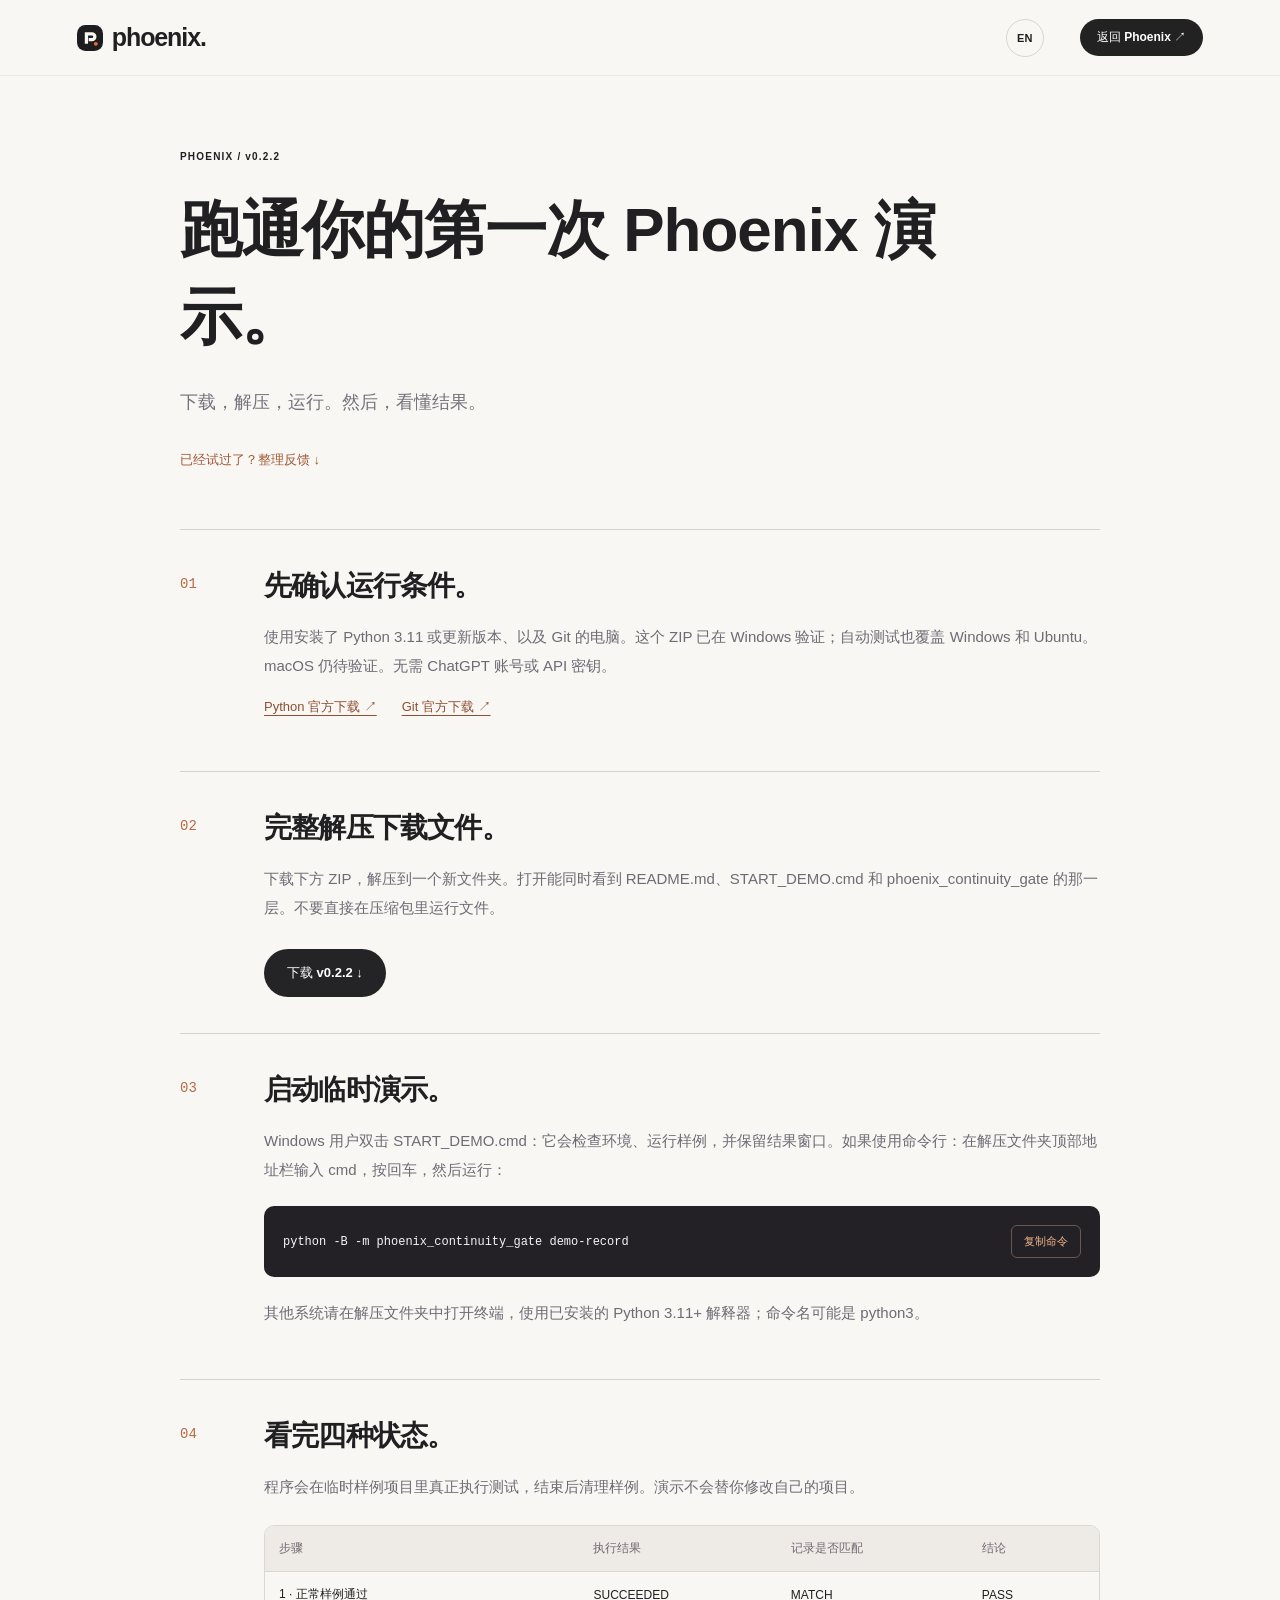
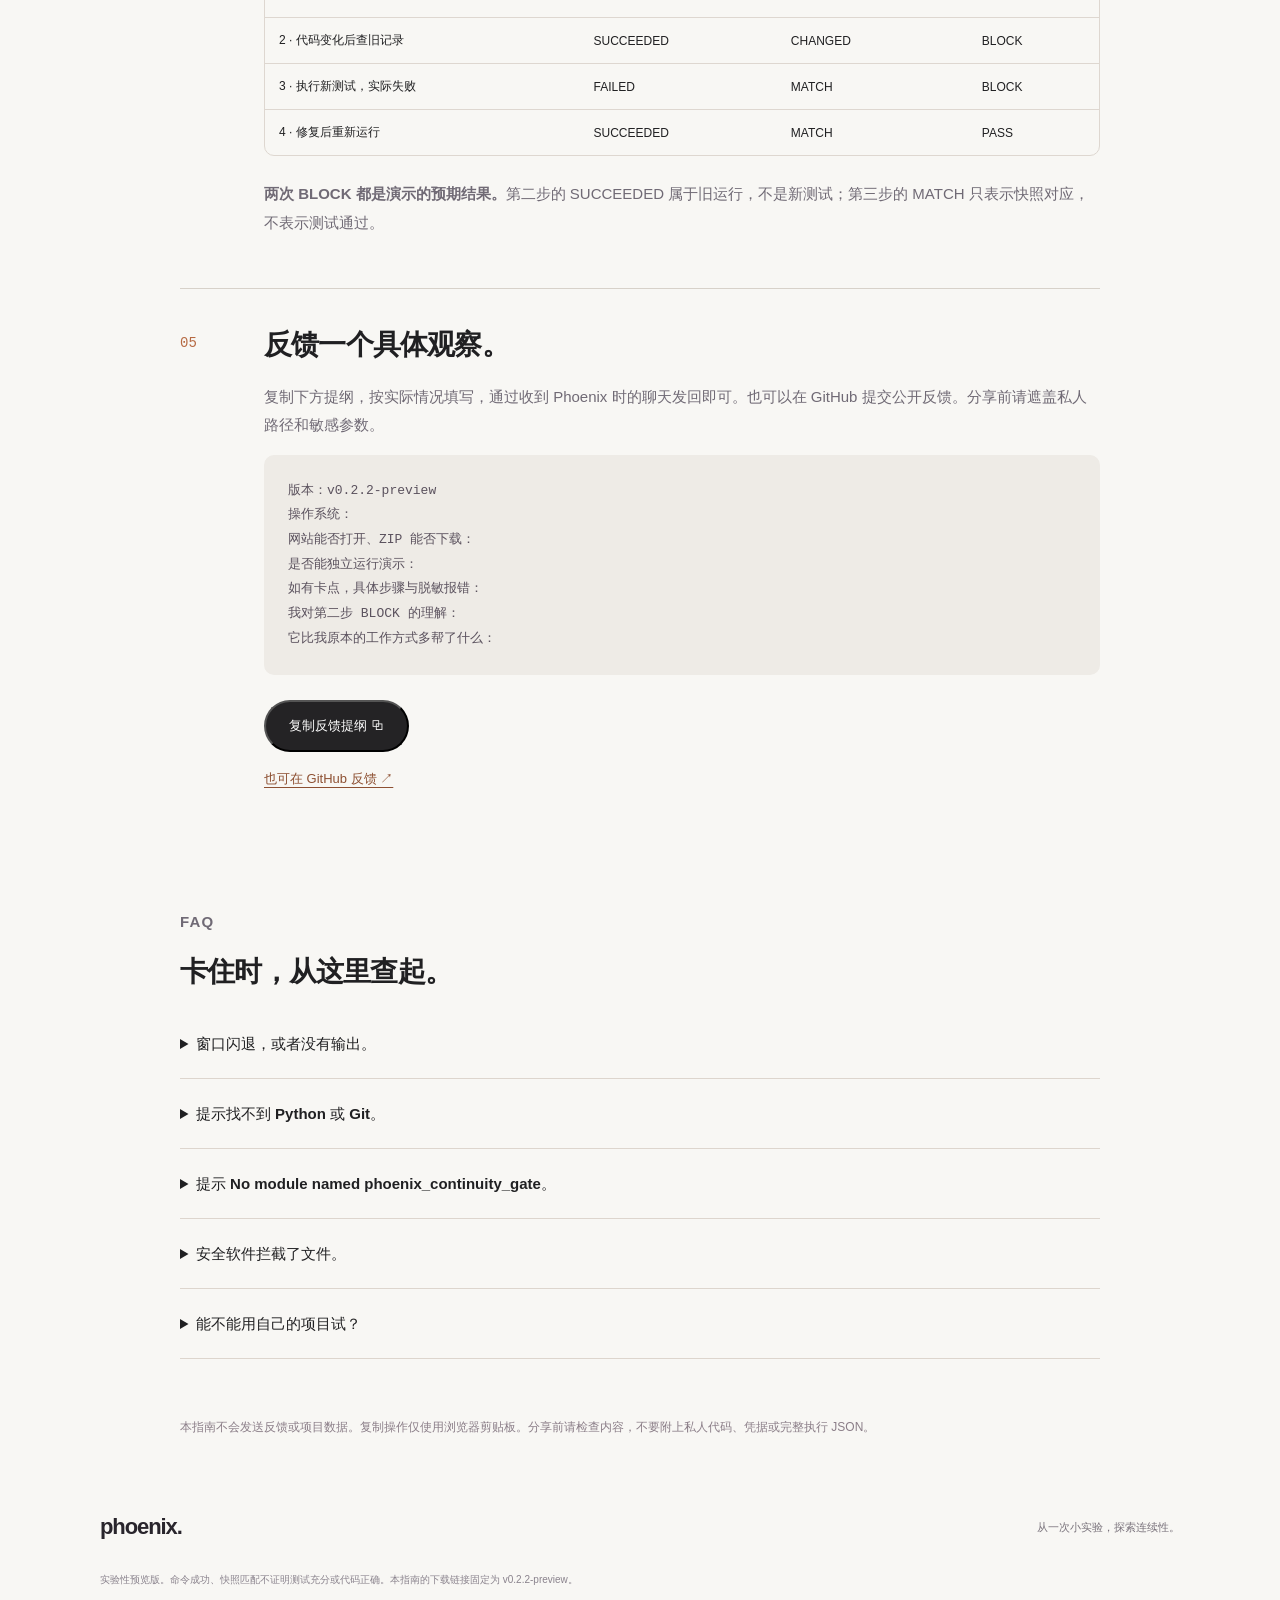
==== docs/guide-zh.html @ d3a92805 "Add bilingual first-run guides and local feedback outlines" ====
<!doctype html>
<html lang="zh-CN"><head><meta charset="utf-8"><meta name="viewport" content="width=device-width,initial-scale=1"><title>Phoenix — 开始试用</title><meta name="description" content="下载，解压，运行。然后，看懂结果。"><link rel="canonical" href="https://zhanghilbert0323-boop.github.io/phoenix-continuity-gate/guide-zh.html"><link rel="alternate" hreflang="en" href="https://zhanghilbert0323-boop.github.io/phoenix-continuity-gate/guide.html"><link rel="alternate" hreflang="zh-CN" href="https://zhanghilbert0323-boop.github.io/phoenix-continuity-gate/guide-zh.html"><link rel="stylesheet" href="styles.css"><link rel="stylesheet" href="locale.css"><link rel="stylesheet" href="guide.css"><link rel="icon" href="mark.svg" type="image/svg+xml"><script src="guide.js" defer></script></head>
<body data-copy-success="已复制，可以粘贴到需要的位置。" data-copy-failure="无法使用剪贴板，请手动选中并复制文字。"><a class="skip" href="#main">开始试用</a><header class="nav"><a class="brand" href="zh.html?lang=zh"><img src="mark.svg" width="26" height="26" alt="">phoenix.</a><nav aria-label="开始试用"><a class="language-switch" href="guide.html">EN</a><a class="nav-download" href="zh.html?lang=zh">返回 Phoenix ↗</a></nav></header>
<main id="main" class="guide-main section-wrap"><div class="guide-intro"><p class="eyebrow">PHOENIX / v0.2.2</p><h1>跑通你的第一次 Phoenix 演示。</h1><p>下载，解压，运行。然后，看懂结果。</p><a class="text-link" href="#feedback">已经试过了？整理反馈 ↓</a></div>
<div class="guide-steps"><section class="guide-step"><span class="guide-number">01</span><div><h2>先确认运行条件。</h2><p>使用安装了 Python 3.11 或更新版本、以及 Git 的电脑。这个 ZIP 已在 Windows 验证；自动测试也覆盖 Windows 和 Ubuntu。macOS 仍待验证。无需 ChatGPT 账号或 API 密钥。</p><p class="guide-links"><a href="https://www.python.org/downloads/">Python 官方下载 ↗</a><a href="https://git-scm.com/downloads/">Git 官方下载 ↗</a></p></div></section>
<section class="guide-step"><span class="guide-number">02</span><div><h2>完整解压下载文件。</h2><p>下载下方 ZIP，解压到一个新文件夹。打开能同时看到 README.md、START_DEMO.cmd 和 phoenix_continuity_gate 的那一层。不要直接在压缩包里运行文件。</p><a class="button dark" href="downloads/phoenix-continuity-gate-v0.2.2-preview.zip">下载 v0.2.2 ↓</a></div></section>
<section class="guide-step"><span class="guide-number">03</span><div><h2>启动临时演示。</h2><p>Windows 用户双击 START_DEMO.cmd：它会检查环境、运行样例，并保留结果窗口。如果使用命令行：在解压文件夹顶部地址栏输入 cmd，按回车，然后运行：</p><div class="guide-command"><code id="run-command">python -B -m phoenix_continuity_gate demo-record</code><button data-copy="run-command">复制命令</button></div><p>其他系统请在解压文件夹中打开终端，使用已安装的 Python 3.11+ 解释器；命令名可能是 python3。</p></div></section>
<section class="guide-step"><span class="guide-number">04</span><div><h2>看完四种状态。</h2><p>程序会在临时样例项目里真正执行测试，结束后清理样例。演示不会替你修改自己的项目。</p><div class="table-wrap"><table><thead><tr><th>步骤</th><th>执行结果</th><th>记录是否匹配</th><th>结论</th></tr></thead><tbody><tr><td>1 · 正常样例通过</td><td>SUCCEEDED</td><td>MATCH</td><td>PASS</td></tr><tr><td>2 · 代码变化后查旧记录</td><td>SUCCEEDED</td><td>CHANGED</td><td>BLOCK</td></tr><tr><td>3 · 执行新测试，实际失败</td><td>FAILED</td><td>MATCH</td><td>BLOCK</td></tr><tr><td>4 · 修复后重新运行</td><td>SUCCEEDED</td><td>MATCH</td><td>PASS</td></tr></tbody></table></div><p><strong>两次 BLOCK 都是演示的预期结果。</strong>第二步的 SUCCEEDED 属于旧运行，不是新测试；第三步的 MATCH 只表示快照对应，不表示测试通过。</p></div></section>
<section class="guide-step" id="feedback"><span class="guide-number">05</span><div><h2>反馈一个具体观察。</h2><p>复制下方提纲，按实际情况填写，通过收到 Phoenix 时的聊天发回即可。也可以在 GitHub 提交公开反馈。分享前请遮盖私人路径和敏感参数。</p><pre id="feedback-outline">版本：v0.2.2-preview
操作系统：
网站能否打开、ZIP 能否下载：
是否能独立运行演示：
如有卡点，具体步骤与脱敏报错：
我对第二步 BLOCK 的理解：
它比我原本的工作方式多帮了什么：</pre><button class="button dark" data-copy="feedback-outline">复制反馈提纲 ⧉</button><p class="guide-links"><a href="https://github.com/zhanghilbert0323-boop/phoenix-continuity-gate/issues/new?template=trial-feedback.md">也可在 GitHub 反馈 ↗</a></p></div></section></div>
<section class="guide-faq"><p class="eyebrow">FAQ</p><h2>卡住时，从这里查起。</h2><details><summary>窗口闪退，或者没有输出。</summary><p>从解压文件夹地址栏打开 CMD，执行上面的命令并保留报错。没有输出不能算运行成功。</p></details>
<details><summary>提示找不到 Python 或 Git。</summary><p>如果你选择安装，可使用上方官方下载入口，完成后重新打开终端。只检查 Windows 环境可以运行 START_DEMO.cmd --check；这不表示已经执行测试。</p></details>
<details><summary>提示 No module named phoenix_continuity_gate。</summary><p>检查命令窗口当前是否在解压后包含 README.md 和 phoenix_continuity_gate 的文件夹里。不要在其他目录运行。</p></details>
<details><summary>安全软件拦截了文件。</summary><p>保留提示并反馈这个启动问题，不要为了试用关闭安全防护。</p></details>
<details><summary>能不能用自己的项目试？</summary><p>跑通演示后，查看 ZIP 内 README.md 的 record 和 inspect 用法。只使用你有权操作、干净且已有提交的仓库，以及你理解的测试命令；新记录保存在项目外。</p></details></section><p class="guide-privacy">本指南不会发送反馈或项目数据。复制操作仅使用浏览器剪贴板。分享前请检查内容，不要附上私人代码、凭据或完整执行 JSON。</p><p id="guide-copy-status" role="status" aria-live="polite"></p></main>
<footer class="section-wrap"><div class="footer-top"><a class="brand" href="zh.html?lang=zh">phoenix.</a><p>从一次小实验，探索连续性。</p></div><p class="fineprint">实验性预览版。命令成功、快照匹配不证明测试充分或代码正确。本指南的下载链接固定为 v0.2.2-preview。</p></footer></body></html>
---- docs/styles.css ----
:root{--paper:#f8f7f4;--ink:#202022;--muted:#77767a;--orange:#ce5028;--line:#deddd8}*{box-sizing:border-box}html{scroll-behavior:smooth;scroll-padding-top:85px}body{margin:0;background:var(--paper);color:var(--ink);font-family:-apple-system,BlinkMacSystemFont,"Segoe UI",Arial,sans-serif;-webkit-font-smoothing:antialiased}a{color:inherit;text-decoration:none}button{font:inherit;cursor:pointer}a:focus-visible,button:focus-visible{outline:3px solid #e66e3c;outline-offset:5px}::selection{background:#f7b394;color:#222}.skip{position:fixed;top:-60px;background:white;padding:12px;z-index:99}.skip:focus{top:0}.nav{height:76px;position:sticky;top:0;z-index:10;display:flex;align-items:center;justify-content:space-between;padding:0 max(6vw,24px);background:#f8f7f4e8;border-bottom:1px solid #e1dfd999;backdrop-filter:blur(20px)}.brand{font-weight:730;letter-spacing:-1.1px;font-size:25px;display:inline-flex;gap:9px;align-items:center}.brand-dot{color:#d75b30;margin-left:-9px}.nav nav{display:flex;gap:36px;align-items:center;font-size:12px;font-weight:550}.nav-download{background:#222;color:white;padding:10px 17px;border-radius:22px}.nav-download span{margin-left:12px}.hero{text-align:center;overflow:hidden;padding:68px 24px 0}.eyebrow{font-size:10px;letter-spacing:2.2px;font-weight:650;display:flex;align-items:center;gap:9px}.hero .eyebrow{justify-content:center}.live-dot{width:6px;height:6px;border-radius:50%;background:#e37a50;display:inline-block;flex-shrink:0}.version{font-size:9px;letter-spacing:1px;color:#79777a;border:1px solid #dedbd5;padding:5px 8px;border-radius:5px;margin-left:6px}h1{font-size:clamp(72px,8.3vw,120px);line-height:.97;letter-spacing:-7px;margin:30px 0 25px;font-weight:650}.gradient-text{background:linear-gradient(108deg,#e08450 8%,#c4462b 56%,#9e3651 100%);-webkit-background-clip:text;background-clip:text;color:transparent}.hero-copy{font-size:19px;line-height:1.6;color:#68656a;font-weight:400;letter-spacing:-.3px}.hero-actions{display:flex;align-items:center;justify-content:center;gap:30px;margin-top:25px}.button{display:inline-flex;align-items:center;gap:28px;border-radius:30px;padding:15px 23px;font-size:13px;font-weight:550;transition:transform .2s,background .2s}.button:hover{transform:translateY(-2px);background:#3f3b39}.dark{background:#242325;color:#fff}.text-link{font-size:13px}.text-link span{margin-left:8px}.text-link:hover,.resource-links a:hover{text-decoration:underline}.hero-art{position:relative;max-width:940px;height:420px;margin:20px auto 0;text-align:left;isolation:isolate}.halo{position:absolute;z-index:-2;width:600px;height:270px;left:50%;top:95px;transform:translateX(-50%);background:radial-gradient(ellipse,#ed8c4c66,transparent 68%);filter:blur(28px)}.orbit{position:absolute;border:1px solid #c5987959;width:700px;height:240px;border-radius:50%;left:50%;top:90px;transform:translateX(-50%) rotate(-14deg);z-index:-1}.orbit-two{width:800px;height:300px;top:65px;opacity:.4;transform:translateX(-50%) rotate(-14deg)}.evidence-card{width:355px;border-radius:16px;position:absolute;padding:24px;box-shadow:0 24px 65px #533c2414;border:1px solid #fff;background:linear-gradient(135deg,#fff,#f5f3ef);font-size:13px}.old-card{top:65px;left:calc(50% - 335px);transform:rotate(-7deg);color:#68646a}.current-card{top:110px;left:calc(50% - 35px);transform:rotate(5deg);background:linear-gradient(135deg,#29292c,#171719);color:#f8f7f4;border-color:#414044;box-shadow:0 26px 70px #30221c33}.card-top{font-size:8px;letter-spacing:1.6px;display:flex;gap:7px;align-items:center}.card-top>span:last-child{margin-left:auto;color:#89868a}.tiny-dot{height:5px;width:5px;border-radius:50%;background:#76a88a}.tiny-dot.orange{background:#ed945e}.card-heading{font-size:23px;font-weight:570;letter-spacing:-.7px;margin:25px 0 19px;display:flex;align-items:center;justify-content:space-between;gap:10px}.pill{border-radius:5px;padding:6px 9px;font-size:9px;letter-spacing:1.1px;font-weight:650;display:inline-block;line-height:1.2}.pass{background:#dceddf;color:#35764e}.block{background:#f1ad7524;color:#e8a774}.old-card .pass{font-size:8px}.card-rule{height:1px;background:#dcd9d5;margin-bottom:15px}.current-card .card-rule{background:#414045}.mono{font-family:Consolas,"SFMono-Regular",monospace;font-size:11px}.evidence-card p{line-height:1.6;color:#89858c;font-size:11px}.current-card p{color:#e3e1e4;font-family:Consolas,monospace;margin-top:20px}.file-icon{color:#bf967b}.change-tag{float:right;color:#d8a27e;font-size:9px;margin-top:3px}.card-bottom{border-top:1px solid #414045;padding-top:14px;font-size:10px;color:#aaa6ad;margin-top:18px}.card-bottom span{float:right}.art-caption{position:absolute;bottom:12px;width:100%;text-align:center;font-size:8px;letter-spacing:1.6px;color:#8b8583}.hero-foot{max-width:1000px;margin:auto;border-top:1px solid var(--line);padding:24px;display:flex;justify-content:center;gap:60px;font-size:11px;color:#777}.section-wrap{max-width:1080px;width:calc(100% - 96px);margin:0 auto}h2{font-size:clamp(38px,4.5vw,62px);letter-spacing:-2.8px;line-height:1.08;font-weight:600;margin:25px 0 32px}.muted{color:#9a989b}.story{padding:110px 0 115px}.story-row{display:grid;grid-template-columns:1fr 1fr;gap:85px;max-width:930px;margin-top:35px}.story-row p{font-size:17px;line-height:1.65;color:#716f74;letter-spacing:-.2px}.timeline{display:grid;grid-template-columns:repeat(3,1fr);gap:48px;margin-top:65px}.timeline>div{border-top:1px solid #c9c6c0;padding-top:25px}.timeline-num{font-size:9px;letter-spacing:1.8px;color:#9c603f;font-weight:650}h3{font-size:22px;font-weight:600;letter-spacing:-.7px}.timeline p{color:#7a777c;font-size:13px;line-height:1.8;max-width:270px}.demo-section{background:#171719;color:#f5f4f3;padding:95px 0 80px}.demo-section .eyebrow{color:#b9a18b}.demo-heading{display:flex;align-items:end;justify-content:space-between;gap:50px}.demo-heading h2{font-size:clamp(37px,4vw,55px);margin-bottom:0}.demo-heading>p{font-size:13px;line-height:1.8;color:#b8b5bc;max-width:290px}.demo-heading>p span{color:#85818b;font-size:11px}.demo-shell{display:grid;grid-template-columns:235px 1fr;gap:38px;margin-top:55px}.demo-controls{display:flex;flex-direction:column;gap:4px;padding-top:20px}.step{color:#a4a0a9;background:none;border:0;border-bottom:1px solid #303034;text-align:left;padding:22px 9px;display:flex;align-items:center;gap:13px;font-size:13px}.step span{font-family:Consolas,monospace;font-size:10px;color:#75717b}.step i{font-style:normal;margin-left:auto;opacity:0}.step.active{color:white}.step.active span{color:#efaa78}.step.active i{opacity:1;color:#efaa78}.step:hover{background:#ffffff05}.demo-screen{border:1px solid #414047;border-radius:16px;background:linear-gradient(125deg,#26262a,#202023);overflow:hidden;box-shadow:0 20px 50px #0002}.terminal-top{height:47px;border-bottom:1px solid #3b3a3f;padding:0 22px;display:flex;justify-content:space-between;align-items:center;color:#918d97;font-size:9px;font-family:Consolas,monospace}.window-dots{display:flex;gap:5px}.window-dots b{width:6px;height:6px;border-radius:50%;background:#5b575e}.screen-body{padding:30px 30px 16px;min-height:330px}#demo-kicker{font-size:9px;color:#a39aa5;letter-spacing:1px}.verdict-row{display:flex;align-items:center;justify-content:space-between;gap:20px}.verdict-row h3{font-size:24px;margin:16px 0 24px}.metrics{display:flex;gap:70px;border-top:1px solid #414047;padding-top:20px}.metrics div{display:flex;flex-direction:column;gap:9px}.metrics span{font-size:10px;color:#a19aa5}.metrics strong{font-family:Consolas,monospace;font-weight:400;font-size:12px}.demo-screen pre{white-space:pre-wrap;overflow-wrap:anywhere;font-size:11px;color:#c0b9c3;line-height:1.9;background:#19191c;border-radius:7px;padding:14px;margin-top:23px}#demo-explanation{font-size:12px;line-height:1.8;color:#aaa3af;min-height:44px}.screen-footer{padding:14px 23px;display:flex;align-items:center;gap:7px;border-top:1px solid #38373d;font-size:9px;color:#aaa2ae}.screen-footer>span:last-child{margin-left:auto;color:#807987}.demo-note{margin:35px 0 0 273px;display:flex;gap:30px;align-items:start}.demo-note>span{font-size:8px;letter-spacing:1.2px;line-height:1.8;color:#be9b7e;min-width:100px;padding-top:14px}.demo-note p{font-size:12px;line-height:1.8;color:#9c96a2}.demo-note strong{color:#e6e1e9;font-weight:500}.boundaries{padding:110px 0}.boundary-grid{display:grid;grid-template-columns:1fr 1fr;gap:45px;margin-top:55px}.boundary-grid article{border-top:1px solid #cdc9c2;padding-top:26px}.boundary-sign{display:block;font-size:27px;color:#a45c39}.boundary-sign.neutral{color:#858088}.boundary-grid h3{margin:15px 0 23px}.boundary-grid ul{list-style:none;padding:0;color:#77717b;font-size:13px;line-height:1.7}.boundary-grid li{padding:12px 0;border-bottom:1px solid #e5e1dc}.start-section{text-align:center;background:#efede8;padding:85px 0}.start-section .eyebrow{justify-content:center}.start-section h2{font-size:clamp(48px,5.5vw,76px);letter-spacing:-3.5px}.start-copy{font-size:17px;line-height:1.7;color:#78727a;margin-bottom:27px}.requirements{font-size:10px;color:#8a838b;margin-top:18px}.command-box{max-width:585px;display:flex;align-items:center;justify-content:space-between;gap:12px;text-align:left;margin:32px auto 12px;border:1px solid #d5d0c9;background:#f8f7f4;border-radius:10px;padding:15px 17px}.command-box .mono{font-size:11px;overflow-wrap:anywhere}.command-box button{border:0;background:none;color:#866044;font-size:11px;white-space:nowrap;padding:6px}.command-context{font-size:10px;color:#77717b;line-height:1.8}#copy-status{font-size:11px;color:#775139;display:block;min-height:17px}.resource-links{display:flex;justify-content:center;gap:35px;font-size:11px;margin-top:22px}footer.section-wrap{padding:34px 0 22px}.footer-top{display:flex;justify-content:space-between;align-items:center;font-size:11px;color:#79727b}.footer-top .brand{font-size:22px;color:#29252c}.fineprint{font-size:10px;line-height:1.8;color:#8a838d;margin:25px 0;border-bottom:1px solid #e1dcd6;padding-bottom:22px}.footer-bottom{display:flex;justify-content:space-between;font-size:9px;color:#918994}@media(min-width:1500px){.hero{padding-top:90px}.hero-art{margin-top:45px}}@media(max-width:800px){.nav{padding:0 24px;height:65px}.nav nav{gap:20px}.nav nav>a:not(.nav-download){display:none}.hero{padding-top:45px}h1{letter-spacing:-4.5px;font-size:78px}.hero-copy{font-size:16px}.hero .eyebrow{font-size:8px;letter-spacing:1.3px}.version{font-size:8px}.hero-art{height:360px;max-width:570px}.evidence-card{width:290px;padding:20px}.old-card{left:calc(50% - 245px);top:50px}.current-card{left:calc(50% - 40px);top:95px}.card-heading{font-size:19px}.hero-foot{gap:25px;padding:21px 0;font-size:9px}.section-wrap{width:calc(100% - 48px)}.story,.boundaries{padding:75px 0}h2{letter-spacing:-1.7px}.story-row{gap:30px}.story-row p{font-size:15px}.timeline{gap:24px;margin-top:35px}.timeline h3{font-size:19px}.timeline p{font-size:12px}.demo-section{padding:65px 0}.demo-heading{display:block}.demo-heading>p{max-width:100%;margin-top:25px}.demo-shell{grid-template-columns:1fr;gap:18px;margin-top:25px}.demo-controls{flex-direction:row;padding:0;gap:8px}.step{flex:1;font-size:11px;gap:6px;padding:15px 4px}.step i{display:none}.demo-note{margin-left:0}.boundary-grid{gap:25px}.resource-links{gap:22px}.start-section{padding:65px 0}}@media(max-width:480px){h1{font-size:64px;letter-spacing:-3.5px}.hero .eyebrow{flex-wrap:wrap;gap:7px}.hero-copy br{display:none}.hero-actions{gap:19px}.button{padding:14px 19px;gap:18px}.text-link{font-size:11px}.hero-art{height:410px;margin-top:10px}.evidence-card{width:260px}.old-card{left:calc(50% - 153px);top:35px;transform:rotate(-6deg)}.current-card{left:calc(50% - 106px);top:160px;transform:rotate(5deg)}.art-caption{font-size:6px;bottom:0}.hero-foot{gap:15px;margin-top:20px;font-size:8px}.story-row{grid-template-columns:1fr;gap:0}.timeline{grid-template-columns:1fr;gap:20px}.timeline>div{padding-top:20px}.timeline h3{margin:12px 0}.timeline p{max-width:100%}.demo-controls{display:grid;grid-template-columns:1fr 1fr}.step{padding:13px 6px;font-size:12px}.screen-body{padding:22px 19px 12px}.verdict-row h3{font-size:20px}.metrics{gap:45px}.screen-footer{padding:13px;font-size:8px}.screen-footer>span:last-child{max-width:130px;text-align:right}.demo-note{gap:15px}.demo-note>span{min-width:80px}.boundary-grid{grid-template-columns:1fr;gap:30px}.start-section h2{font-size:52px;letter-spacing:-2.5px}.command-box{padding:12px}.command-box .mono{font-size:10px}.resource-links{flex-wrap:wrap;gap:18px}.footer-top p{display:none}.footer-bottom{gap:20px;line-height:1.7}.nav-download{font-size:11px}.brand{font-size:23px}}@media(prefers-reduced-motion:reduce){html{scroll-behavior:auto}*,*:before,*:after{transition:none!important;animation:none!important}}
---- docs/locale.css ----
.nav nav>a.language-switch{display:inline-flex;align-items:center;justify-content:center;min-height:38px;min-width:38px;border:1px solid #d9d5ce;border-radius:20px;font-size:11px;letter-spacing:.2px;padding:0 10px}
html[lang="zh-CN"] body{font-family:-apple-system,BlinkMacSystemFont,"Segoe UI","PingFang SC","Microsoft YaHei",sans-serif}
html[lang="zh-CN"] h1{font-size:clamp(42px,6.4vw,88px);line-height:1.15;letter-spacing:-3px}
html[lang="zh-CN"] h2{font-size:clamp(30px,4.2vw,55px);line-height:1.3;letter-spacing:-1.5px}
html[lang="zh-CN"] .start-section h2{font-size:clamp(37px,5vw,65px)}
html[lang="zh-CN"] .eyebrow{letter-spacing:1.2px}
html[lang="zh-CN"] .hero-copy{line-height:1.9}
html[lang="zh-CN"] .story-row p{line-height:1.95}
html[lang="zh-CN"] .demo-note>span{min-width:86px}
html[lang="zh-CN"] .verdict-row h3{font-size:clamp(17px,2.1vw,23px);letter-spacing:-.6px;line-height:1.5}
@media(max-width:800px){.nav nav{gap:12px}html[lang="zh-CN"] h1{font-size:clamp(35px,6.5vw,62px);letter-spacing:-1.5px}}
@media(max-width:480px){.nav{padding:0 18px}.nav nav{gap:9px}.nav nav>a.language-switch{font-size:10px;min-width:34px;min-height:34px;padding:0 8px}html[lang="zh-CN"] h1{font-size:clamp(28px,7.5vw,36px);letter-spacing:-1px}html[lang="zh-CN"] .hero-copy{font-size:14px}html[lang="zh-CN"] h2{font-size:clamp(27px,7vw,34px)}html[lang="zh-CN"] .start-section h2{font-size:36px}html[lang="zh-CN"] .hero-actions{gap:15px}html[lang="zh-CN"] .hero-actions .button{font-size:12px;padding:14px 16px}html[lang="zh-CN"] .step{font-size:11px}html[lang="zh-CN"] .boundary-grid li{line-height:1.9}}
---- docs/guide.css ----
.guide-main{max-width:920px;padding-top:65px}.guide-intro{padding-bottom:60px}.guide-intro h1{font-size:clamp(40px,5.7vw,72px);line-height:1.12;letter-spacing:-3px;max-width:800px;margin:25px 0}.guide-intro>p:not(.eyebrow){color:#77717b;font-size:18px;line-height:1.8}.guide-intro .text-link{display:inline-block;margin-top:15px;color:#a15835}.guide-step{display:grid;grid-template-columns:64px 1fr;gap:20px;border-top:1px solid #d7d1c9;padding:36px 0;scroll-margin-top:90px}.guide-number{color:#b66a43;font-family:Consolas,monospace;font-size:14px;padding-top:10px}.guide-step h2,.guide-faq h2,html[lang="zh-CN"] .guide-step h2,html[lang="zh-CN"] .guide-faq h2{font-size:28px;letter-spacing:-.8px;margin:0 0 18px;line-height:1.4}.guide-step p,.guide-faq p{font-size:15px;line-height:1.9;color:#706a75;overflow-wrap:anywhere}.guide-step .button{margin-top:12px}.guide-links{display:flex;gap:25px;flex-wrap:wrap}.guide-links a{font-size:13px;color:#8d5032;text-decoration:underline;text-underline-offset:4px}.guide-command{display:flex;align-items:center;gap:16px;justify-content:space-between;background:#232125;color:#f7f4f7;padding:19px;border-radius:10px;margin:22px 0}.guide-command code{font-size:12px;overflow-wrap:anywhere}.guide-command button{font-size:11px;white-space:nowrap;color:#efb58b;background:transparent;border:1px solid #6d5850;padding:8px 12px;border-radius:6px}.table-wrap{overflow-x:auto;margin:24px 0;border:1px solid #ded7d0;border-radius:10px}.table-wrap table{width:100%;border-collapse:collapse;min-width:560px;font-size:12px;text-align:left}.table-wrap th{background:#eeebe6;color:#726772;font-weight:550}.table-wrap th,.table-wrap td{padding:14px;border-bottom:1px solid #ded7d0}.table-wrap tbody tr:last-child td{border-bottom:0}.guide-step pre{font-size:13px;line-height:1.9;white-space:pre-wrap;overflow-wrap:anywhere;background:#eeebe6;border-radius:10px;padding:24px;color:#5b525e}.guide-faq{padding:50px 0 25px}.guide-faq details{border-bottom:1px solid #ddd5cd;padding:21px 0}.guide-faq summary{cursor:pointer;font-size:15px;font-weight:550;line-height:1.8}.guide-faq summary:focus-visible{outline:3px solid #e66e3c;outline-offset:5px}.guide-privacy{font-size:12px;color:#8b7e88;line-height:1.9;padding:20px 0}#guide-copy-status:not(:empty){position:fixed;bottom:24px;left:50%;transform:translateX(-50%);border-radius:14px;background:#242125;color:white;box-shadow:0 5px 25px #0002;padding:16px 22px;font-size:13px;width:max-content;max-width:calc(100% - 40px);z-index:15}html[lang="zh-CN"] .guide-intro h1{font-size:clamp(36px,5vw,62px);letter-spacing:-1px;line-height:1.4}@media(max-width:600px){.guide-main{padding-top:40px}.guide-intro{padding-bottom:35px}.guide-step{grid-template-columns:30px 1fr;gap:12px;padding:28px 0}.guide-step h2,.guide-faq h2,html[lang="zh-CN"] .guide-step h2,html[lang="zh-CN"] .guide-faq h2{font-size:23px}.guide-step p{font-size:14px}.guide-command{flex-direction:column;align-items:start;padding:16px}.guide-step pre{padding:16px;font-size:12px}.guide-intro h1{letter-spacing:-1.7px}.guide-links{gap:15px}}
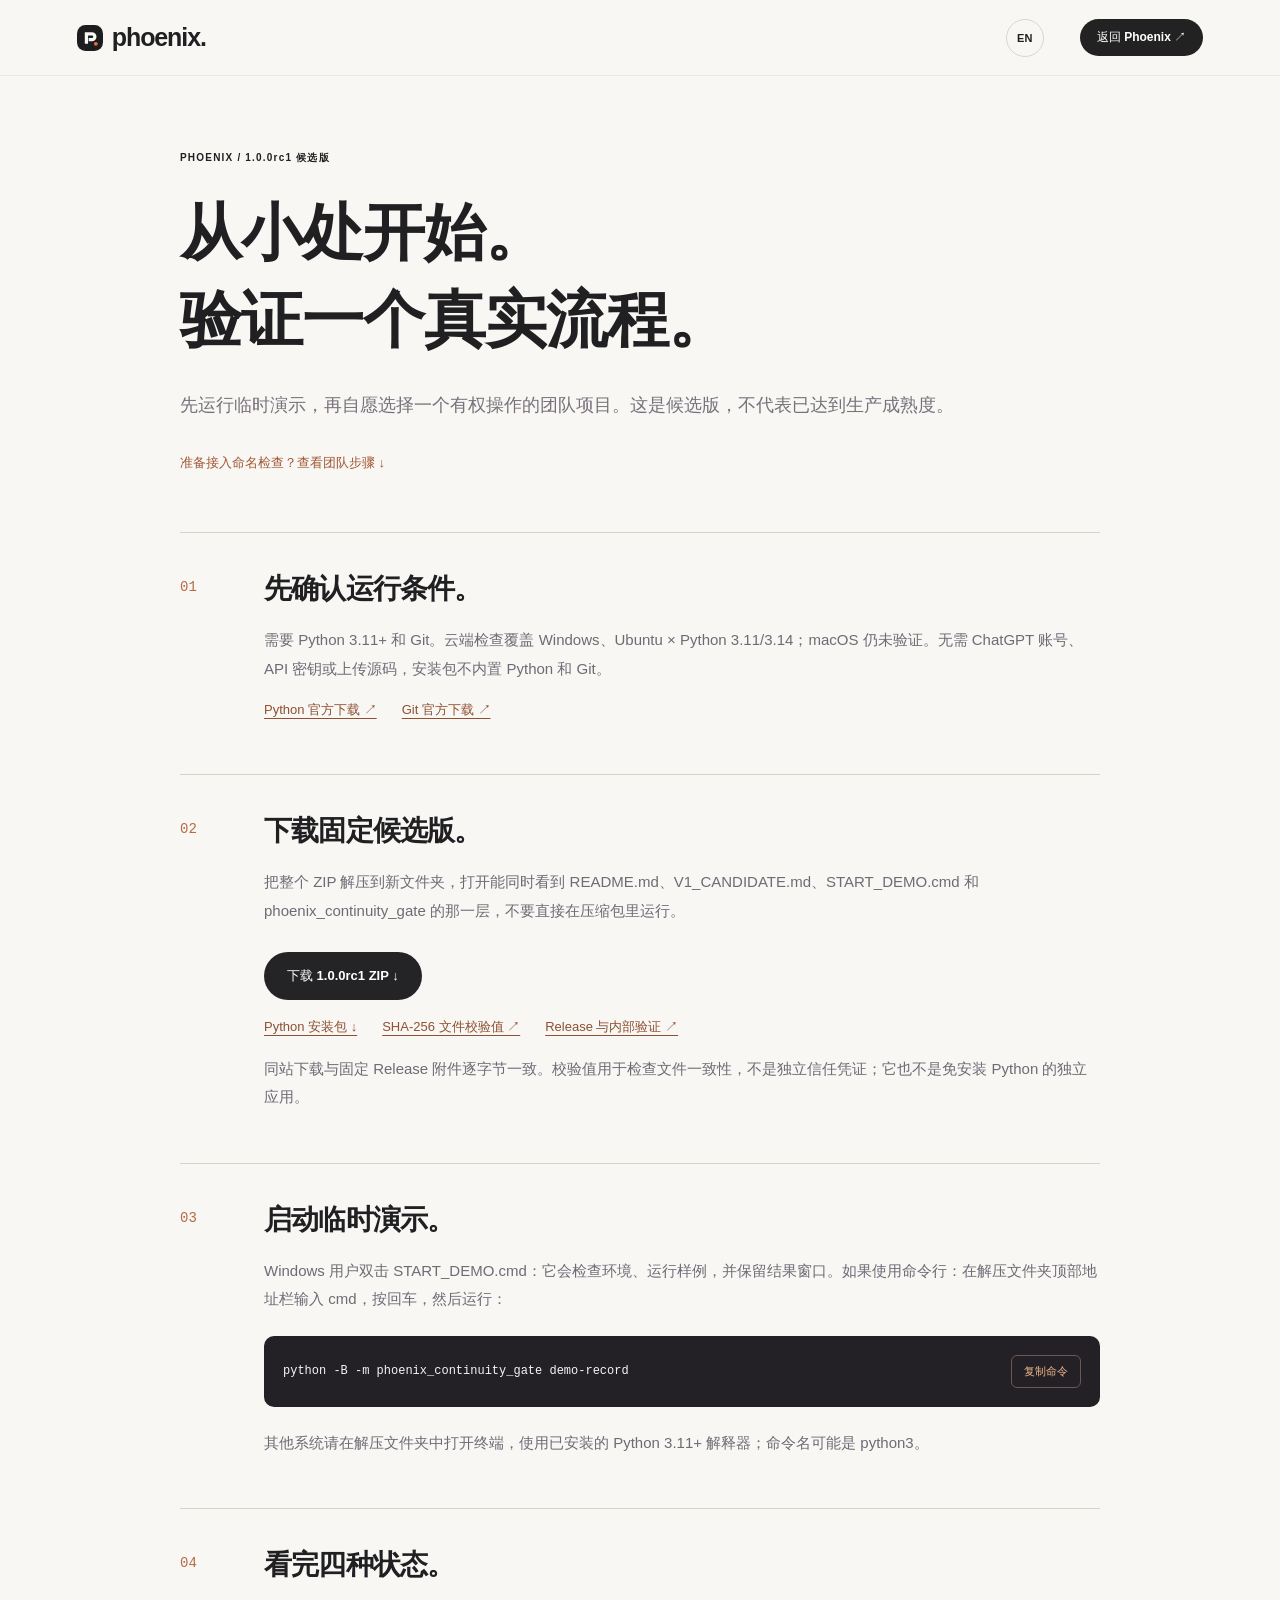
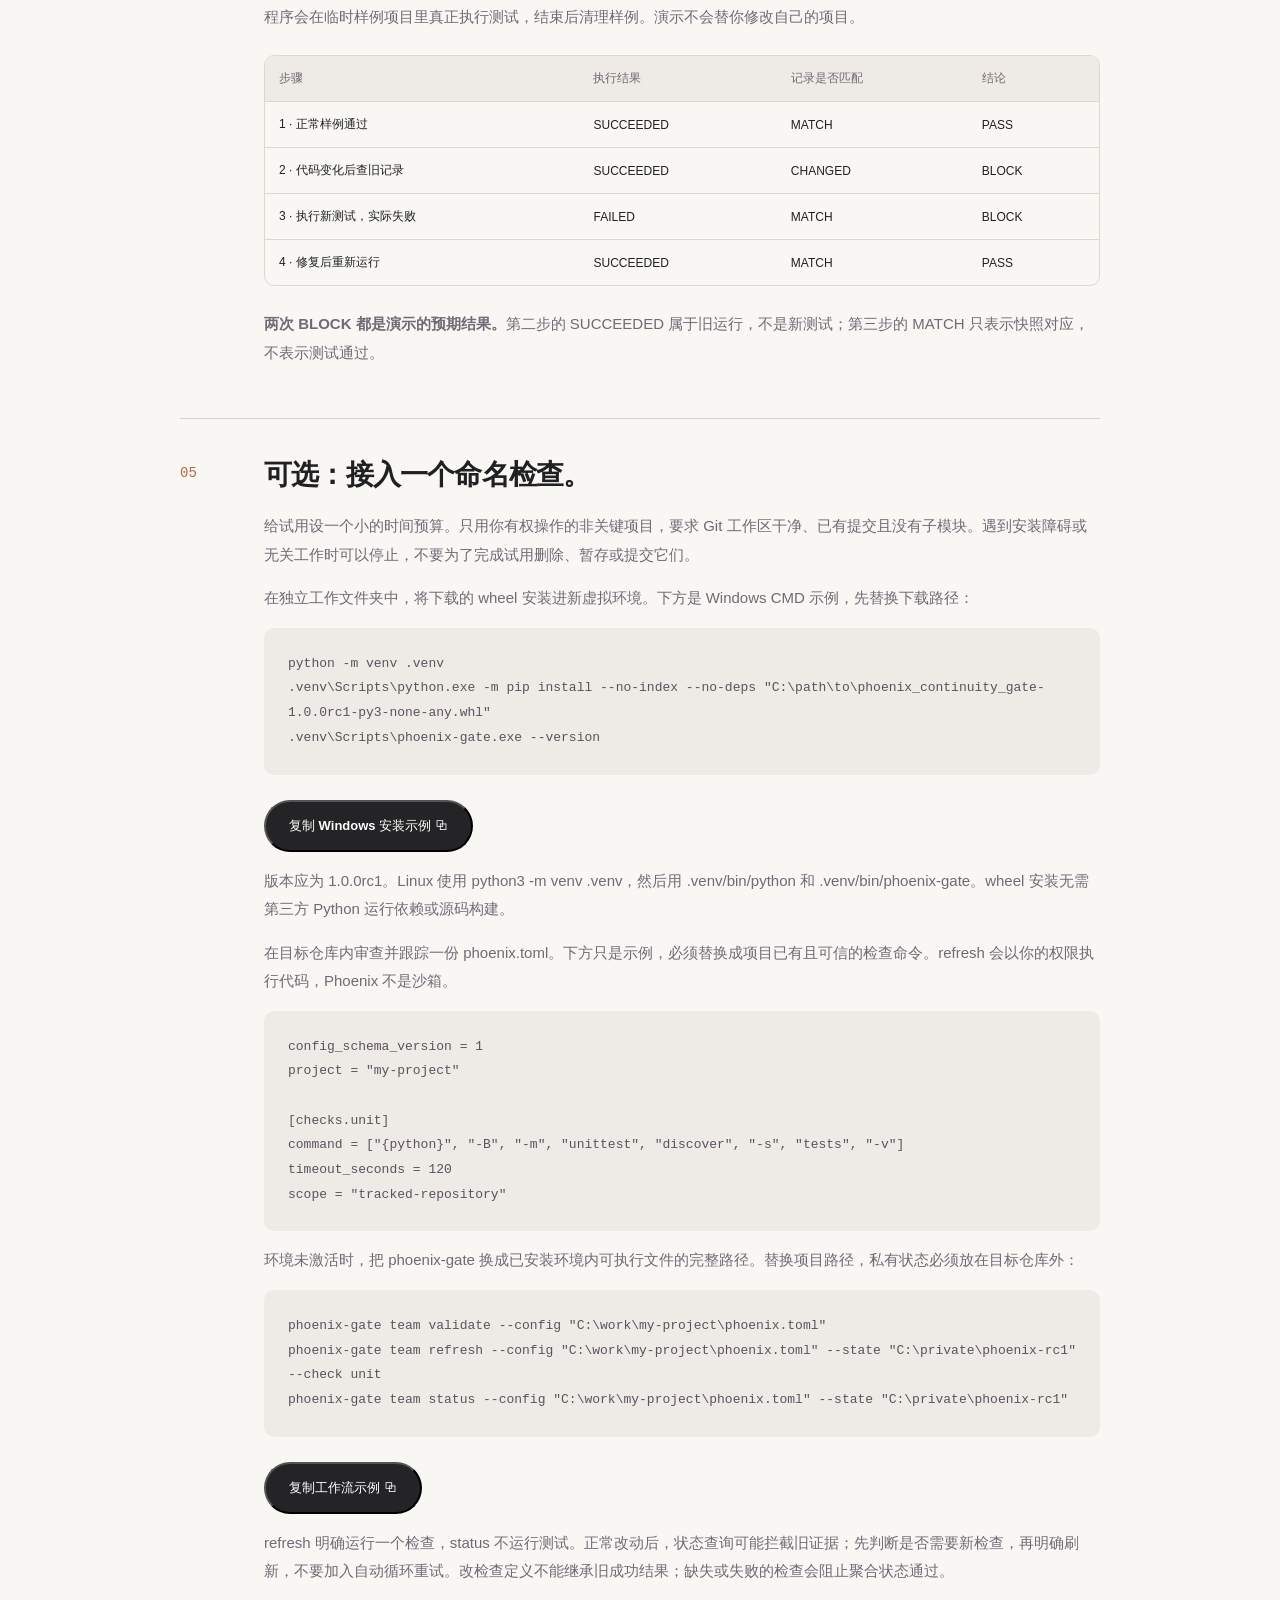
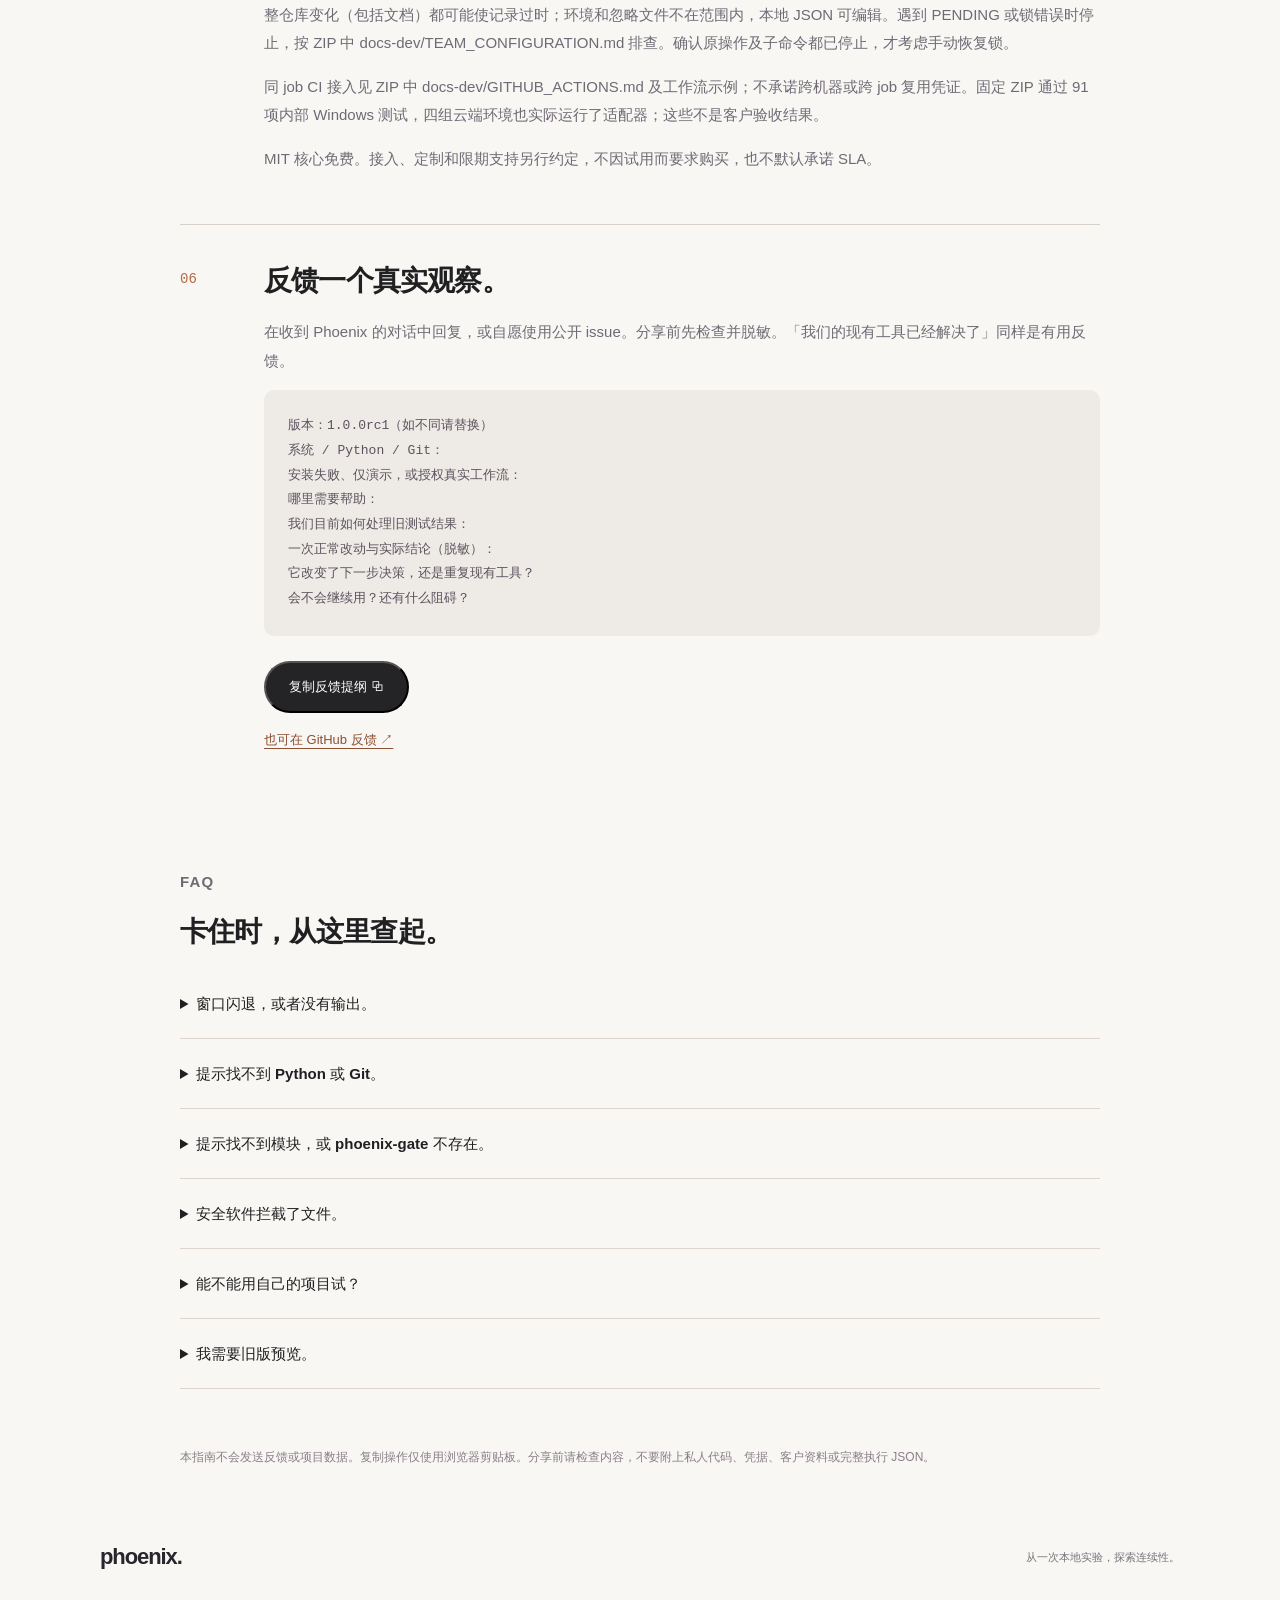
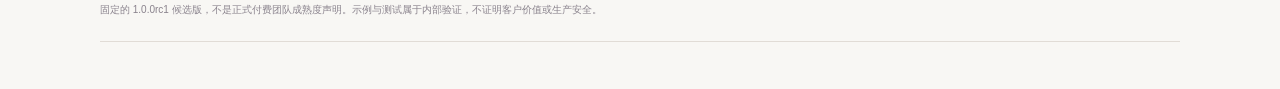
==== commit 7193bf16: "Sync bilingual site to rc1 downloads and local team trial flow" ====
--- a/docs/guide-zh.html
+++ b/docs/guide-zh.html
@@ -1,21 +1,33 @@
 <!doctype html>
 <html lang="zh-CN"><head><meta charset="utf-8"><meta name="viewport" content="width=device-width,initial-scale=1"><title>Phoenix — 开始试用</title><meta name="description" content="下载，解压，运行。然后，看懂结果。"><link rel="canonical" href="https://zhanghilbert0323-boop.github.io/phoenix-continuity-gate/guide-zh.html"><link rel="alternate" hreflang="en" href="https://zhanghilbert0323-boop.github.io/phoenix-continuity-gate/guide.html"><link rel="alternate" hreflang="zh-CN" href="https://zhanghilbert0323-boop.github.io/phoenix-continuity-gate/guide-zh.html"><link rel="stylesheet" href="styles.css"><link rel="stylesheet" href="locale.css"><link rel="stylesheet" href="guide.css"><link rel="icon" href="mark.svg" type="image/svg+xml"><script src="guide.js" defer></script></head>
 <body data-copy-success="已复制，可以粘贴到需要的位置。" data-copy-failure="无法使用剪贴板，请手动选中并复制文字。"><a class="skip" href="#main">开始试用</a><header class="nav"><a class="brand" href="zh.html?lang=zh"><img src="mark.svg" width="26" height="26" alt="">phoenix.</a><nav aria-label="开始试用"><a class="language-switch" href="guide.html">EN</a><a class="nav-download" href="zh.html?lang=zh">返回 Phoenix ↗</a></nav></header>
-<main id="main" class="guide-main section-wrap"><div class="guide-intro"><p class="eyebrow">PHOENIX / v0.2.2</p><h1>跑通你的第一次 Phoenix 演示。</h1><p>下载，解压，运行。然后，看懂结果。</p><a class="text-link" href="#feedback">已经试过了？整理反馈 ↓</a></div>
-<div class="guide-steps"><section class="guide-step"><span class="guide-number">01</span><div><h2>先确认运行条件。</h2><p>使用安装了 Python 3.11 或更新版本、以及 Git 的电脑。这个 ZIP 已在 Windows 验证；自动测试也覆盖 Windows 和 Ubuntu。macOS 仍待验证。无需 ChatGPT 账号或 API 密钥。</p><p class="guide-links"><a href="https://www.python.org/downloads/">Python 官方下载 ↗</a><a href="https://git-scm.com/downloads/">Git 官方下载 ↗</a></p></div></section>
-<section class="guide-step"><span class="guide-number">02</span><div><h2>完整解压下载文件。</h2><p>下载下方 ZIP，解压到一个新文件夹。打开能同时看到 README.md、START_DEMO.cmd 和 phoenix_continuity_gate 的那一层。不要直接在压缩包里运行文件。</p><a class="button dark" href="downloads/phoenix-continuity-gate-v0.2.2-preview.zip">下载 v0.2.2 ↓</a></div></section>
+<main id="main" class="guide-main section-wrap" data-release="1.0.0rc1"><div class="guide-intro"><p class="eyebrow">PHOENIX / 1.0.0rc1 候选版</p><h1>从小处开始。<br>验证一个真实流程。</h1><p>先运行临时演示，再自愿选择一个有权操作的团队项目。这是候选版，不代表已达到生产成熟度。</p><a class="text-link" href="#team">准备接入命名检查？查看团队步骤 ↓</a></div>
+<div class="guide-steps"><section class="guide-step"><span class="guide-number">01</span><div><h2>先确认运行条件。</h2><p>需要 Python 3.11+ 和 Git。云端检查覆盖 Windows、Ubuntu × Python 3.11/3.14；macOS 仍未验证。无需 ChatGPT 账号、API 密钥或上传源码，安装包不内置 Python 和 Git。</p><p class="guide-links"><a href="https://www.python.org/downloads/">Python 官方下载 ↗</a><a href="https://git-scm.com/downloads/">Git 官方下载 ↗</a></p></div></section>
+<section class="guide-step"><span class="guide-number">02</span><div><h2>下载固定候选版。</h2><p>把整个 ZIP 解压到新文件夹，打开能同时看到 README.md、V1_CANDIDATE.md、START_DEMO.cmd 和 phoenix_continuity_gate 的那一层，不要直接在压缩包里运行。</p><a class="button dark" href="downloads/phoenix-continuity-gate-1.0.0rc1.zip">下载 1.0.0rc1 ZIP ↓</a><p class="guide-links"><a href="downloads/phoenix_continuity_gate-1.0.0rc1-py3-none-any.whl">Python 安装包 ↓</a><a href="downloads/SHA256SUMS.txt">SHA-256 文件校验值 ↗</a><a href="https://github.com/zhanghilbert0323-boop/phoenix-continuity-gate/releases/tag/v1.0.0-rc1">Release 与内部验证 ↗</a></p><p>同站下载与固定 Release 附件逐字节一致。校验值用于检查文件一致性，不是独立信任凭证；它也不是免安装 Python 的独立应用。</p></div></section>
 <section class="guide-step"><span class="guide-number">03</span><div><h2>启动临时演示。</h2><p>Windows 用户双击 START_DEMO.cmd：它会检查环境、运行样例，并保留结果窗口。如果使用命令行：在解压文件夹顶部地址栏输入 cmd，按回车，然后运行：</p><div class="guide-command"><code id="run-command">python -B -m phoenix_continuity_gate demo-record</code><button data-copy="run-command">复制命令</button></div><p>其他系统请在解压文件夹中打开终端，使用已安装的 Python 3.11+ 解释器；命令名可能是 python3。</p></div></section>
 <section class="guide-step"><span class="guide-number">04</span><div><h2>看完四种状态。</h2><p>程序会在临时样例项目里真正执行测试，结束后清理样例。演示不会替你修改自己的项目。</p><div class="table-wrap"><table><thead><tr><th>步骤</th><th>执行结果</th><th>记录是否匹配</th><th>结论</th></tr></thead><tbody><tr><td>1 · 正常样例通过</td><td>SUCCEEDED</td><td>MATCH</td><td>PASS</td></tr><tr><td>2 · 代码变化后查旧记录</td><td>SUCCEEDED</td><td>CHANGED</td><td>BLOCK</td></tr><tr><td>3 · 执行新测试，实际失败</td><td>FAILED</td><td>MATCH</td><td>BLOCK</td></tr><tr><td>4 · 修复后重新运行</td><td>SUCCEEDED</td><td>MATCH</td><td>PASS</td></tr></tbody></table></div><p><strong>两次 BLOCK 都是演示的预期结果。</strong>第二步的 SUCCEEDED 属于旧运行，不是新测试；第三步的 MATCH 只表示快照对应，不表示测试通过。</p></div></section>
-<section class="guide-step" id="feedback"><span class="guide-number">05</span><div><h2>反馈一个具体观察。</h2><p>复制下方提纲，按实际情况填写，通过收到 Phoenix 时的聊天发回即可。也可以在 GitHub 提交公开反馈。分享前请遮盖私人路径和敏感参数。</p><pre id="feedback-outline">版本：v0.2.2-preview
-操作系统：
-网站能否打开、ZIP 能否下载：
-是否能独立运行演示：
-如有卡点，具体步骤与脱敏报错：
-我对第二步 BLOCK 的理解：
-它比我原本的工作方式多帮了什么：</pre><button class="button dark" data-copy="feedback-outline">复制反馈提纲 ⧉</button><p class="guide-links"><a href="https://github.com/zhanghilbert0323-boop/phoenix-continuity-gate/issues/new?template=trial-feedback.md">也可在 GitHub 反馈 ↗</a></p></div></section></div>
+<section class="guide-step" id="team"><span class="guide-number">05</span><div><h2>可选：接入一个命名检查。</h2><p>给试用设一个小的时间预算。只用你有权操作的非关键项目，要求 Git 工作区干净、已有提交且没有子模块。遇到安装障碍或无关工作时可以停止，不要为了完成试用删除、暂存或提交它们。</p><p>在独立工作文件夹中，将下载的 wheel 安装进新虚拟环境。下方是 Windows CMD 示例，先替换下载路径：</p><pre id="install-windows">python -m venv .venv
+.venv\Scripts\python.exe -m pip install --no-index --no-deps "C:\path\to\phoenix_continuity_gate-1.0.0rc1-py3-none-any.whl"
+.venv\Scripts\phoenix-gate.exe --version</pre><button class="button dark" data-copy="install-windows">复制 Windows 安装示例 ⧉</button><p>版本应为 1.0.0rc1。Linux 使用 python3 -m venv .venv，然后用 .venv/bin/python 和 .venv/bin/phoenix-gate。wheel 安装无需第三方 Python 运行依赖或源码构建。</p><p>在目标仓库内审查并跟踪一份 phoenix.toml。下方只是示例，必须替换成项目已有且可信的检查命令。refresh 会以你的权限执行代码，Phoenix 不是沙箱。</p><pre id="config-example">config_schema_version = 1
+project = "my-project"
+
+[checks.unit]
+command = ["{python}", "-B", "-m", "unittest", "discover", "-s", "tests", "-v"]
+timeout_seconds = 120
+scope = "tracked-repository"</pre><p>环境未激活时，把 phoenix-gate 换成已安装环境内可执行文件的完整路径。替换项目路径，私有状态必须放在目标仓库外：</p><pre id="team-command">phoenix-gate team validate --config "C:\work\my-project\phoenix.toml"
+phoenix-gate team refresh --config "C:\work\my-project\phoenix.toml" --state "C:\private\phoenix-rc1" --check unit
+phoenix-gate team status --config "C:\work\my-project\phoenix.toml" --state "C:\private\phoenix-rc1"</pre><button class="button dark" data-copy="team-command">复制工作流示例 ⧉</button><p>refresh 明确运行一个检查，status 不运行测试。正常改动后，状态查询可能拦截旧证据；先判断是否需要新检查，再明确刷新，不要加入自动循环重试。改检查定义不能继承旧成功结果；缺失或失败的检查会阻止聚合状态通过。</p><p>整仓库变化（包括文档）都可能使记录过时；环境和忽略文件不在范围内，本地 JSON 可编辑。遇到 PENDING 或锁错误时停止，按 ZIP 中 docs-dev/TEAM_CONFIGURATION.md 排查。确认原操作及子命令都已停止，才考虑手动恢复锁。</p><p>同 job CI 接入见 ZIP 中 docs-dev/GITHUB_ACTIONS.md 及工作流示例；不承诺跨机器或跨 job 复用凭证。固定 ZIP 通过 91 项内部 Windows 测试，四组云端环境也实际运行了适配器；这些不是客户验收结果。</p><p>MIT 核心免费。接入、定制和限期支持另行约定，不因试用而要求购买，也不默认承诺 SLA。</p></div></section>
+<section class="guide-step" id="feedback"><span class="guide-number">06</span><div><h2>反馈一个真实观察。</h2><p>在收到 Phoenix 的对话中回复，或自愿使用公开 issue。分享前先检查并脱敏。「我们的现有工具已经解决了」同样是有用反馈。</p><pre id="feedback-outline">版本：1.0.0rc1（如不同请替换）
+系统 / Python / Git：
+安装失败、仅演示，或授权真实工作流：
+哪里需要帮助：
+我们目前如何处理旧测试结果：
+一次正常改动与实际结论（脱敏）：
+它改变了下一步决策，还是重复现有工具？
+会不会继续用？还有什么阻碍？</pre><button class="button dark" data-copy="feedback-outline">复制反馈提纲 ⧉</button><p class="guide-links"><a href="https://github.com/zhanghilbert0323-boop/phoenix-continuity-gate/issues/new?template=trial-feedback.md">也可在 GitHub 反馈 ↗</a></p></div></section></div>
 <section class="guide-faq"><p class="eyebrow">FAQ</p><h2>卡住时，从这里查起。</h2><details><summary>窗口闪退，或者没有输出。</summary><p>从解压文件夹地址栏打开 CMD，执行上面的命令并保留报错。没有输出不能算运行成功。</p></details>
 <details><summary>提示找不到 Python 或 Git。</summary><p>如果你选择安装，可使用上方官方下载入口，完成后重新打开终端。只检查 Windows 环境可以运行 START_DEMO.cmd --check；这不表示已经执行测试。</p></details>
-<details><summary>提示 No module named phoenix_continuity_gate。</summary><p>检查命令窗口当前是否在解压后包含 README.md 和 phoenix_continuity_gate 的文件夹里。不要在其他目录运行。</p></details>
+<details><summary>提示找不到模块，或 phoenix-gate 不存在。</summary><p>源码演示要在包含模块的解压目录运行；安装后的检查请使用虚拟环境内 Python/phoenix-gate 的完整路径。在一个环境安装，不等于其他解释器也已安装。</p></details>
 <details><summary>安全软件拦截了文件。</summary><p>保留提示并反馈这个启动问题，不要为了试用关闭安全防护。</p></details>
-<details><summary>能不能用自己的项目试？</summary><p>跑通演示后，查看 ZIP 内 README.md 的 record 和 inspect 用法。只使用你有权操作、干净且已有提交的仓库，以及你理解的测试命令；新记录保存在项目外。</p></details></section><p class="guide-privacy">本指南不会发送反馈或项目数据。复制操作仅使用浏览器剪贴板。分享前请检查内容，不要附上私人代码、凭据或完整执行 JSON。</p><p id="guide-copy-status" role="status" aria-live="polite"></p></main>
-<footer class="section-wrap"><div class="footer-top"><a class="brand" href="zh.html?lang=zh">phoenix.</a><p>从一次小实验，探索连续性。</p></div><p class="fineprint">实验性预览版。命令成功、快照匹配不证明测试充分或代码正确。本指南的下载链接固定为 v0.2.2-preview。</p></footer></body></html>
+<details><summary>能不能用自己的项目试？</summary><p>先看可选的<a href="#team">团队试用步骤</a>，选择授权的非关键项目。状态留在仓库外的私有位置，不要上传密钥或完整记录。</p></details><details><summary>我需要旧版预览。</summary><p><a href="downloads/phoenix-continuity-gate-v0.2.2-preview.zip">历史 v0.2.2 ZIP</a> 保持不变，不含候选版的命名检查接口，反馈请写实际版本。</p></details></section><p class="guide-privacy">本指南不会发送反馈或项目数据。复制操作仅使用浏览器剪贴板。分享前请检查内容，不要附上私人代码、凭据、客户资料或完整执行 JSON。</p><p id="guide-copy-status" role="status" aria-live="polite"></p></main>
+<footer class="section-wrap"><div class="footer-top"><a class="brand" href="zh.html?lang=zh">phoenix.</a><p>从一次本地实验，探索连续性。</p></div><p class="fineprint">固定的 1.0.0rc1 候选版，不是正式付费团队成熟度声明。示例与测试属于内部验证，不证明客户价值或生产安全。</p></footer></body></html>
--- a/docs/locale.css
+++ b/docs/locale.css
@@ -1,3 +1,5 @@
+.hero-actions{flex-wrap:wrap}
+.guide-step .button{max-width:100%;white-space:normal}
 .nav nav>a.language-switch{display:inline-flex;align-items:center;justify-content:center;min-height:38px;min-width:38px;border:1px solid #d9d5ce;border-radius:20px;font-size:11px;letter-spacing:.2px;padding:0 10px}
 html[lang="zh-CN"] body{font-family:-apple-system,BlinkMacSystemFont,"Segoe UI","PingFang SC","Microsoft YaHei",sans-serif}
 html[lang="zh-CN"] h1{font-size:clamp(42px,6.4vw,88px);line-height:1.15;letter-spacing:-3px}
